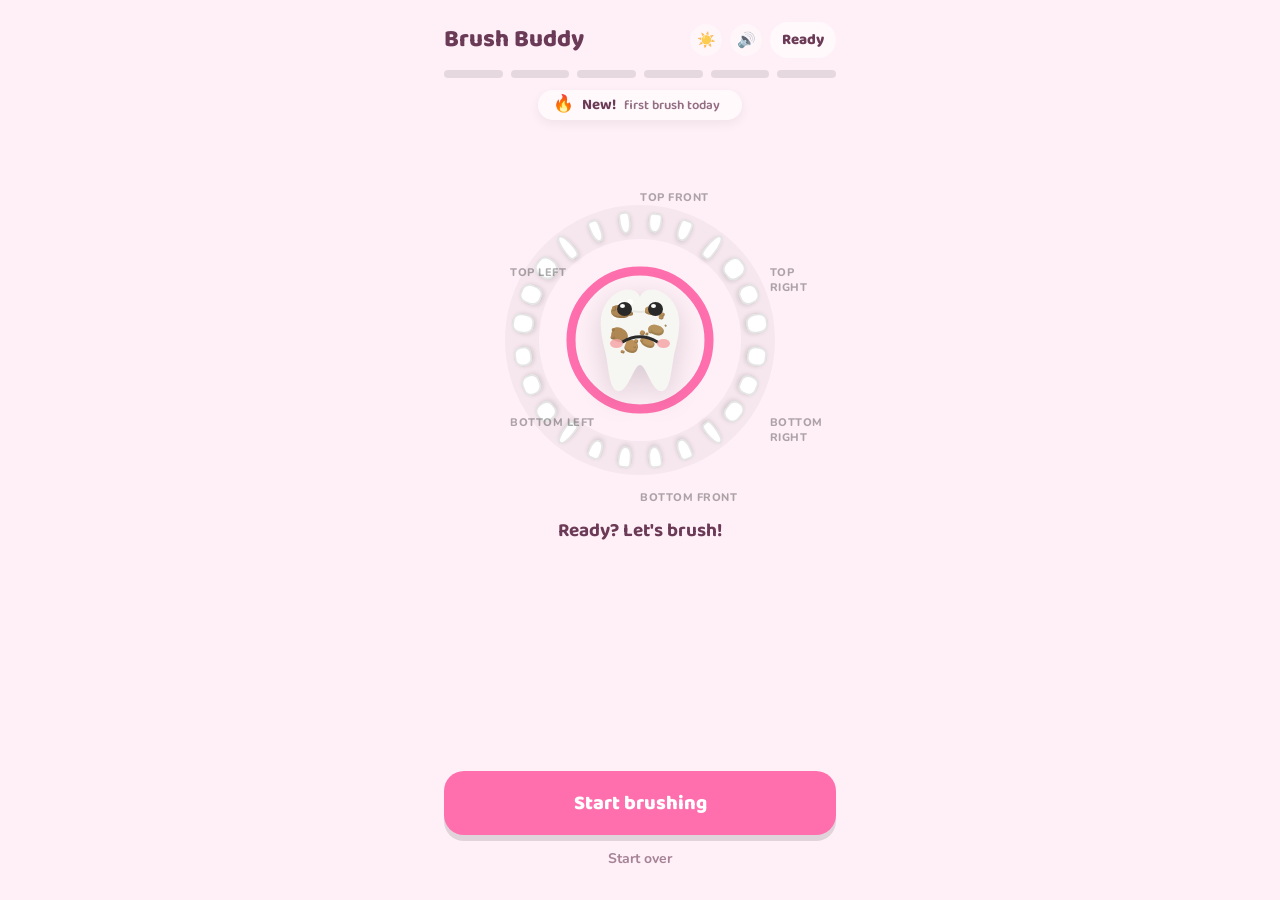
==== index.html @ a241905d "Redesign mascot to match the classic cute cartoon tooth Reshape the central tooth to the reference l" ====
<!DOCTYPE html>
<html lang="en">
<head>
  <meta charset="UTF-8" />
  <meta name="viewport" content="width=device-width, initial-scale=1.0, viewport-fit=cover, user-scalable=no" />
  <meta name="theme-color" content="#FF6FAE" />
  <title>Brush Buddy</title>
  <meta name="description" content="A friendly mascot that guides kids through brushing each quadrant of their teeth for two minutes." />

  <!-- PWA -->
  <link rel="manifest" href="manifest.webmanifest" />
  <link rel="icon" href="icons/favicon.png" />
  <link rel="apple-touch-icon" href="icons/apple-touch-icon.png" />
  <meta name="apple-mobile-web-app-capable" content="yes" />
  <meta name="apple-mobile-web-app-status-bar-style" content="black-translucent" />
  <meta name="apple-mobile-web-app-title" content="Brush Buddy" />

  <!-- Fonts: Baloo 2 (display) + Nunito (body) -->
  <link rel="preconnect" href="https://fonts.googleapis.com" />
  <link rel="preconnect" href="https://fonts.gstatic.com" crossorigin />
  <link href="https://fonts.googleapis.com/css2?family=Baloo+2:wght@500;600;700;800&family=Nunito:wght@600;700;800&display=swap" rel="stylesheet" />

  <link rel="stylesheet" href="styles.css" />
</head>
<body>
  <main class="app" id="app" data-theme="candy">
    <!-- Header -->
    <header class="hdr">
      <div class="hdr-row">
        <h1 class="title">Brush Buddy</h1>
        <div class="hdr-right">
          <button id="calmBtn" class="sound-btn" aria-label="Toggle calm mode" aria-pressed="false" title="Calm mode">☀️</button>
          <button id="soundBtn" class="sound-btn" aria-label="Toggle sound" title="Toggle sound">🔊</button>
          <span id="status" class="status">Ready</span>
        </div>
      </div>
      <div class="dots" id="dots" aria-hidden="true"></div>
      <!-- streaks.js renders its pill here -->
      <div id="streak-mount" class="streak-mount"></div>
    </header>

    <!-- Stage -->
    <section class="stage">
      <p id="surfaceCue" class="surface-cue" aria-live="polite"></p>
      <div class="ring-box" id="ringBox">
        <!-- glowing arc behind the active quadrant -->
        <svg class="arc-svg" viewBox="0 0 320 320" aria-hidden="true">
          <circle class="arc-track" cx="160" cy="160" r="118" fill="none" stroke-width="34" />
          <circle id="arc" class="arc-hl" cx="160" cy="160" r="118" fill="none" stroke-width="34" stroke-linecap="round" />
        </svg>

        <!-- ring of teeth (built by JS) -->
        <div class="teeth" id="teeth" aria-hidden="true"></div>

        <!-- section labels (built by JS, positioned around the ring) -->
        <div class="labels" id="labels" aria-hidden="true"></div>

        <!-- mascot in the center -->
        <div class="buddy">
          <div class="buddy-halo"></div>
          <svg class="cd-svg" viewBox="0 0 100 100" aria-hidden="true">
            <circle class="cd-track" cx="50" cy="50" r="46" fill="none" stroke-width="6" />
            <circle id="cdRing" class="cd-ring" cx="50" cy="50" r="46" fill="none" stroke-width="6" stroke-linecap="round" />
          </svg>
          <div class="buddy-body" id="buddyBody" role="img" aria-label="Brushing buddy">
            <svg class="tooth-svg" viewBox="0 0 100 116" aria-hidden="true">
              <!-- cute cartoon tooth: two rounded top lobes + splayed legs with a deep V -->
              <path class="tooth-shape" d="M50 15 C47 7 37 6 31 9 C18 14 9 28 11 46 C12 58 14 64 16 73 C19 90 20 111 30 109 C39 107 44 83 50 83 C56 83 61 107 70 109 C80 111 81 90 84 73 C86 64 88 58 89 46 C91 28 82 14 69 9 C63 6 53 7 50 15 Z"/>
              <path class="tooth-groove" d="M32 27 Q50 33 68 27" fill="none" />
              <path class="tooth-shine" d="M31 19 C24 23 20 32 24 39 C32 33 36 26 36 22 C35 19 33 18 31 19 Z" />
              <circle class="tooth-shine" cx="40" cy="20" r="3" />
            </svg>
            <div class="dirt" id="dirt" aria-hidden="true"></div>
            <div class="face">
              <span class="cheek cheek-l" aria-hidden="true"></span>
              <span class="cheek cheek-r" aria-hidden="true"></span>
              <div class="eyes">
                <i class="eye"></i>
                <i class="eye"></i>
              </div>
              <svg class="mouth-svg" viewBox="0 0 100 50">
                <path id="mouth" d="M20 32 Q50 14 80 32" fill="transparent" stroke="#2A2A2A" stroke-width="5" stroke-linecap="round" stroke-linejoin="round" />
              </svg>
            </div>
            <span class="sparkle sparkle-1" aria-hidden="true">✨</span>
            <span class="sparkle sparkle-2" aria-hidden="true">✨</span>
          </div>
        </div>
      </div>

      <p class="says" id="says">Ready? Let's brush!</p>
    </section>

    <!-- Controls -->
    <div class="controls">
      <button id="primary" class="btn-primary">Start brushing</button>
      <button id="reset" class="btn-text">Start over</button>
    </div>

    <!-- tooth-fairy finale -->
    <div id="fairyLayer" class="fairy-layer" aria-hidden="true"></div>
  </main>

  <script src="streak-logic.js"></script>
  <script src="app.js"></script>
  <script src="streaks.js"></script>
</body>
</html>
---- styles.css ----
/* Brush Buddy — candy-themed kids brushing guide.
   Design tokens & layout from the hi-fi handoff (390×844 phone-portrait). */

:root {
  /* candy theme (default) */
  --accent:  #FF6FAE;
  --accent2: #B79CED;
  --happy:   #5FD0B6;
  --bg:      #FFF0F7;
  --text:    #6B3A56;
  --mouth-excited: #C2447A;
  --eye: #2A2A2A;
}
[data-theme="bright"] { --accent:#2D7DD2; --accent2:#F4C430; --happy:#3FB57E; --bg:#EAF4FF; --text:#1B3A57; --mouth-excited:#1B3A57; }
[data-theme="ocean"]  { --accent:#13A6A6; --accent2:#54C7E8; --happy:#7FCF6E; --bg:#E5FAF8; --text:#0E4D4D; --mouth-excited:#0E4D4D; }

* { box-sizing: border-box; }
html, body { margin: 0; height: 100%; }
body {
  background: var(--bg);
  font-family: 'Nunito', system-ui, -apple-system, sans-serif;
  color: var(--text);
  -webkit-tap-highlight-color: transparent;
}

.app {
  position: relative;
  width: 100%;
  max-width: 440px;
  min-height: 100dvh;
  margin: 0 auto;
  background: var(--bg);
  display: flex;
  flex-direction: column;
  overflow: hidden;
}

/* ---- Header --------------------------------------------------------------- */
.hdr {
  padding: max(22px, env(safe-area-inset-top)) 24px 8px;
  display: flex;
  flex-direction: column;
  gap: 12px;
}
.hdr-row { display: flex; align-items: center; justify-content: space-between; }
.hdr-right { display: flex; align-items: center; gap: 8px; }
.title {
  margin: 0;
  font-family: 'Baloo 2', cursive;
  font-weight: 800;
  font-size: 24px;
  line-height: 1;
}
.status {
  font-family: 'Baloo 2', cursive;
  font-weight: 800;
  font-size: 15px;
  background: rgba(255,255,255,0.6);
  padding: 6px 12px;
  border-radius: 999px;
}
.dots { display: flex; gap: 8px; }
.dot {
  flex: 1; height: 8px; border-radius: 999px;
  background: rgba(0,0,0,0.10);
  transition: background-color .3s ease;
}
.dot.done   { background: var(--happy); }
.dot.active { background: var(--accent2); }
.streak-mount { display: flex; justify-content: center; }

/* ---- Stage ---------------------------------------------------------------- */
.stage {
  flex: 1;
  display: flex;
  flex-direction: column;
  align-items: center;
  justify-content: flex-start;
  gap: 16px;
  padding: 18px 18px 0;
}
.ring-box { position: relative; width: 320px; height: 320px; }

/* active-quadrant arc */
.arc-svg { position: absolute; inset: 0; width: 100%; height: 100%; }
.arc-track { stroke: rgba(0,0,0,0.04); }
.arc-hl {
  stroke: var(--accent2);
  transform-origin: 160px 160px;
  opacity: 0;
  transition: opacity .2s ease;
}
.arc-hl.show { animation: tbb-arc 0.9s ease-in-out infinite; }

/* teeth ring */
.teeth { position: absolute; inset: 0; }
.tooth-anchor { position: absolute; left: 50%; top: 50%; width: 0; height: 0; }
.tooth {
  width: 16px; height: 25px;
  margin: -12.5px 0 0 -8px;
  background: #fff;
  border: 2.5px solid rgba(0,0,0,0.10);
  /* organic little-tooth silhouette (rounded crown, slightly tapered root) */
  border-radius: 46% 46% 38% 38% / 56% 56% 44% 44%;
  box-shadow: 0 2px 5px rgba(0,0,0,0.12);
  transition: border-color .3s ease;
}
.tooth { position: relative; }
.tooth.done   { border-color: var(--happy); }
.tooth.active { border-color: var(--accent); animation: tbb-toothpulse 0.7s ease-in-out infinite; }

/* scrub-away germs sitting on the active teeth */
.germ {
  position: absolute;
  width: 12px; height: 12px;
  background: #86CB6A;
  border-radius: 52% 48% 50% 50% / 55% 55% 45% 45%;
  box-shadow: 0 1px 2px rgba(0,0,0,0.18);
  z-index: 2; pointer-events: none;
  animation: germ-wobble 1.2s ease-in-out infinite;
}
.germ::before, .germ::after {
  content: ""; position: absolute; top: 4px;
  width: 2.4px; height: 2.4px;
  background: #21303a; border-radius: 50%;
}
.germ::before { left: 3px; }
.germ::after  { right: 3px; }
.germ.pop { animation: germ-pop .3s ease forwards; }

/* quadrant labels */
.qlabel {
  position: absolute;
  font-weight: 800; font-size: 11px;
  letter-spacing: 0.5px; text-transform: uppercase;
  color: rgba(0,0,0,0.32);
  transition: color .3s ease;
}
.qlabel.done   { color: var(--happy); }
.qlabel.active { color: var(--accent); }

/* mascot */
.buddy {
  position: absolute; top: 50%; left: 50%;
  width: 150px; height: 150px;
  transform: translate(-50%, -50%);
  display: flex; align-items: center; justify-content: center;
  z-index: 3;
}
.buddy-halo { position: absolute; inset: -6px; background: var(--bg); border-radius: 50%; }
.cd-svg { position: absolute; inset: 0; width: 100%; height: 100%; transform: rotate(-90deg); }
.cd-track { stroke: rgba(0,0,0,0.06); }
.cd-ring  { stroke: var(--accent); transition: stroke-dashoffset 0.9s linear; }

.buddy-body {
  position: relative;
  width: 104px; height: 116px;
  animation: tbb-float 3s ease-in-out infinite;
}
/* cartoon molar mascot (rounded crown + two little roots) */
.tooth-svg {
  position: absolute; inset: 0;
  width: 100%; height: 100%;
  filter: drop-shadow(0 8px 14px rgba(0,0,0,0.14));
  z-index: 0;
}
.tooth-shape { fill: #F6F6F3; }
.tooth-groove { stroke: #E2E2DC; stroke-width: 2.2; stroke-linecap: round; opacity: .7; }
.tooth-shine { fill: #ffffff; opacity: .92; }

/* sandy dirt smudges that fade away as the tooth gets clean */
.dirt { position: absolute; inset: 0; z-index: 1; pointer-events: none; }
.dirt-spot {
  position: absolute;
  opacity: .9;
  transform: rotate(var(--rot, 0deg));
  transition: opacity .7s ease, transform .7s ease;
}
/* scattered sand grains (child spans, randomly placed in JS) */
.dirt-grain {
  position: absolute;
  background: inherit;
  box-shadow: inset -1px -1px 1px rgba(0,0,0,0.18);
}
.dirt-spot.clean { opacity: 0; transform: scale(0.2) rotate(var(--rot, 0deg)); }
.buddy-body.cheer { animation: tbb-cheer .6s ease; }

.face {
  position: absolute; inset: 0;
  display: flex; flex-direction: column;
  align-items: center; justify-content: center; gap: 7px;
  padding-bottom: 26px; /* sit the face on the crown, above the roots */
  z-index: 2;
}
.eyes { display: flex; gap: 16px; }
.eye {
  position: relative;
  display: block;
  width: 15px; height: 20px;
  background: var(--eye);
  border-radius: 50%;
  animation: tbb-blink 4.5s infinite;
}
.eye::before { /* glossy catch-light */
  content: "";
  position: absolute; top: 16%; left: 18%;
  width: 36%; height: 30%;
  background: #fff; border-radius: 50%;
}
.face.sad .eye { height: 14px; }

/* rosy cheeks */
.cheek {
  position: absolute; top: 49%;
  width: 13px; height: 9px;
  background: #F6A6A6; border-radius: 50%;
  opacity: .85;
}
.cheek-l { left: 21%; }
.cheek-r { right: 21%; }
.mouth-svg { width: 58px; height: 30px; }
#mouth { transition: all 0.4s ease; }

.sparkle { position: absolute; opacity: 0; pointer-events: none; }
.sparkle-1 { top: -6px; right: -10px; font-size: 22px; }
.sparkle-2 { bottom: 6px; left: -12px; font-size: 16px; }
.buddy-body.excited .sparkle-1 { opacity: 1; animation: tbb-sparkle 1.0s infinite; }
.buddy-body.excited .sparkle-2 { opacity: 1; animation: tbb-sparkle 1.3s infinite; }

/* in-quadrant surface cue (Outsides / Insides / Chewing tops) */
.surface-cue {
  margin: 0;
  min-height: 1.2em;
  font-family: 'Baloo 2', cursive;
  font-weight: 700; font-size: 15px;
  text-align: center;
  color: var(--accent);
  opacity: 0;
  transition: opacity .3s ease;
}
.surface-cue:not(:empty) { opacity: 1; }

/* speech line */
.says {
  margin: 0;
  font-family: 'Baloo 2', cursive;
  font-weight: 700; font-size: 19px;
  text-align: center;
  min-height: 1.4em;
}

/* ---- Controls ------------------------------------------------------------- */
.controls {
  padding: 16px 24px max(28px, env(safe-area-inset-bottom));
  display: flex; flex-direction: column; gap: 10px;
}
.btn-primary {
  border: none; cursor: pointer;
  font-family: 'Baloo 2', cursive;
  font-weight: 800; font-size: 20px;
  color: #fff; background: var(--accent);
  padding: 16px; border-radius: 20px;
  box-shadow: 0 6px 0 rgba(0,0,0,0.12);
  width: 100%;
  transition: transform .08s ease, box-shadow .08s ease;
}
.btn-primary:active { transform: translateY(4px); box-shadow: 0 2px 0 rgba(0,0,0,0.12); }
.btn-text {
  border: none; cursor: pointer; background: transparent;
  font-family: 'Nunito', sans-serif; font-weight: 700; font-size: 14px;
  color: var(--text); opacity: 0.6; padding: 4px;
}

/* sound toggle (inline, left of the status pill) */
.sound-btn {
  width: 32px; height: 32px;
  border: none; border-radius: 50%;
  background: rgba(255,255,255,0.5);
  font-size: 15px; line-height: 32px; text-align: center;
  cursor: pointer; padding: 0; opacity: .75;
}

/* ---- Tooth-fairy finale --------------------------------------------------- */
.fairy-layer { position: absolute; inset: 0; pointer-events: none; overflow: hidden; z-index: 6; }
.fairy-layer svg { width: 100%; height: 100%; display: block; }

/* VIDEO renderer — opaque Veo clip plays full-screen as the finale; the header
   and controls sit above it so the streak + "Brush again" stay usable. */
.fairy-video {
  position: absolute; inset: 0;
  width: 100%; height: 100%;
  object-fit: cover;
  background: #F7A1A1;
  opacity: 0;
  transition: opacity .7s ease;
}
.fairy-video.show { opacity: 1; }
.hdr, .controls { position: relative; z-index: 7; }


/* ---- Keyframes ------------------------------------------------------------ */
@keyframes tbb-blink { 0%, 92%, 100% { transform: scaleY(1); } 96% { transform: scaleY(0.1); } }
@keyframes tbb-float { 0%, 100% { transform: translateY(0); } 50% { transform: translateY(-10px); } }
@keyframes tbb-toothpulse { 0%, 100% { transform: translateY(0) scale(1); } 50% { transform: translateY(-3px) scale(1.12); } }
@keyframes tbb-sparkle { 0%, 100% { opacity: 0.2; transform: scale(0.7); } 50% { opacity: 1; transform: scale(1.2); } }
@keyframes tbb-arc { 0%, 100% { opacity: 0.6; } 50% { opacity: 0.18; } }
@keyframes tbb-cheer {
  0%   { transform: translateY(0) scale(1) rotate(0); }
  20%  { transform: translateY(-6px) scale(1.12) rotate(-7deg); }
  45%  { transform: translateY(0) scale(1.08) rotate(6deg); }
  70%  { transform: translateY(-3px) scale(1.05) rotate(-3deg); }
  100% { transform: translateY(0) scale(1) rotate(0); }
}
@keyframes germ-wobble { 0%, 100% { transform: translateY(0) rotate(-7deg); } 50% { transform: translateY(-1px) rotate(7deg); } }
@keyframes germ-pop { to { transform: scale(0); opacity: 0; } }
@keyframes tbb-confetti {
  0% { transform: translateY(-20px) rotate(0deg); opacity: 1; }
  85% { opacity: 1; }
  100% { transform: translateY(900px) rotate(720deg); opacity: 0; }
}

/* ---- Calm / bedtime mode: dim, steady, gentle ----------------------------- */
[data-theme][data-calm="true"] { filter: saturate(0.88) brightness(0.97); }
[data-calm="true"] .arc-hl.show { animation: none; opacity: .42; }
[data-calm="true"] .tooth.active { animation: none; border-width: 3.5px; }
[data-calm="true"] .germ { animation: none; }
[data-calm="true"] .buddy-body { animation-duration: 5s; }
[data-calm="true"] .buddy-body.cheer { animation: none; }

/* ---- Reduced motion: swap blinking/pulsing for a static high-contrast cue - */
@media (prefers-reduced-motion: reduce) {
  .buddy-body, .eye, .tooth.active, .arc-hl.show, .germ, .buddy-body.cheer,
  .buddy-body.excited .sparkle-1, .buddy-body.excited .sparkle-2,
  .confetti i { animation: none !important; }
  .arc-hl.show { opacity: .5; }
  .tooth.active { border-width: 3.5px; transform: scale(1.1); }
  .sparkle { opacity: 1 !important; }
}
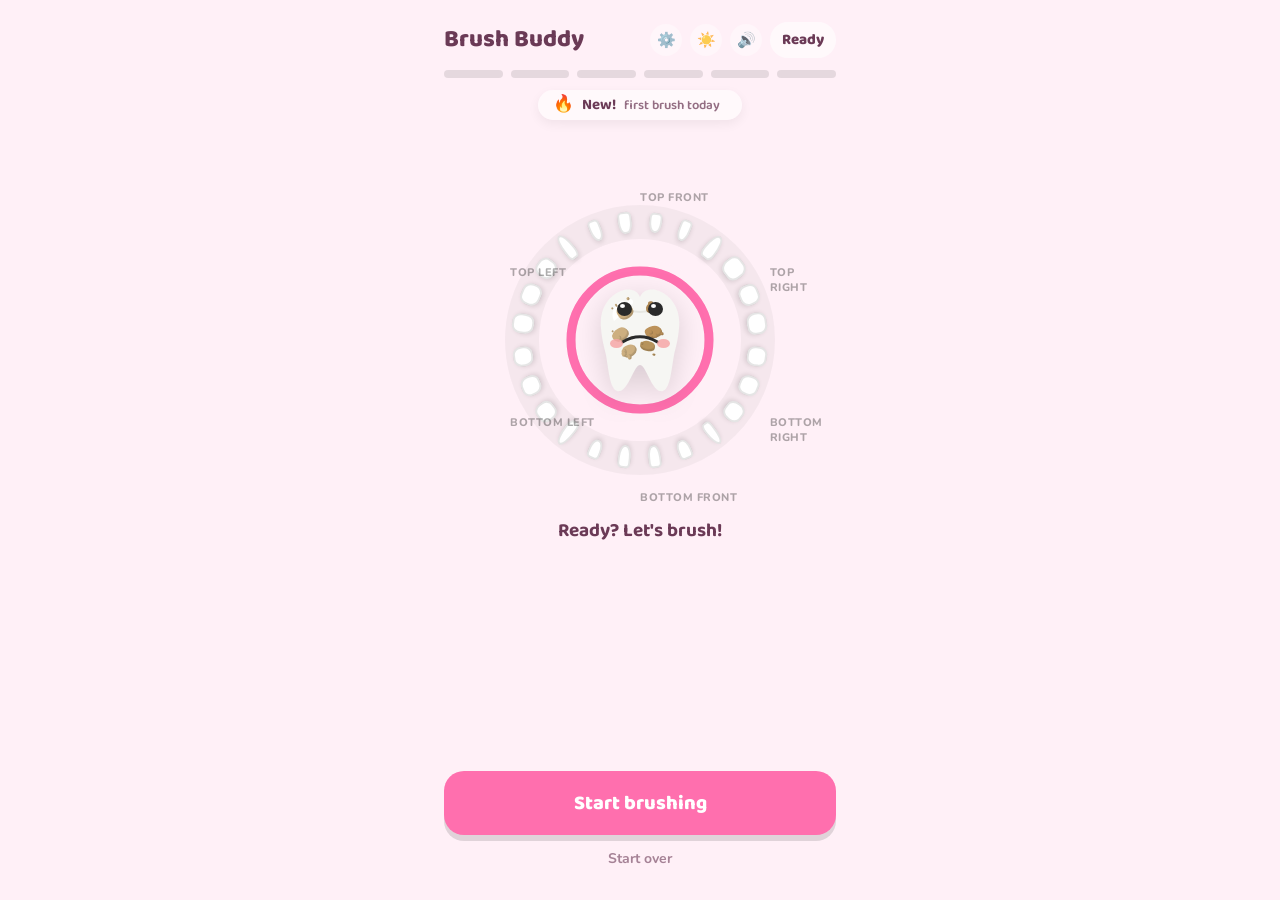
==== commit 7c8599b9: "Add colour schemes + selectable hero, with transparent hero finale Settings panel (⚙️, saved on-devi" ====
--- a/index.html
+++ b/index.html
@@ -23,12 +23,13 @@
   <link rel="stylesheet" href="styles.css" />
 </head>
 <body>
-  <main class="app" id="app" data-theme="candy">
+  <main class="app" id="app">
     <!-- Header -->
     <header class="hdr">
       <div class="hdr-row">
         <h1 class="title">Brush Buddy</h1>
         <div class="hdr-right">
+          <button id="settingsBtn" class="sound-btn" aria-label="Settings" title="Settings">⚙️</button>
           <button id="calmBtn" class="sound-btn" aria-label="Toggle calm mode" aria-pressed="false" title="Calm mode">☀️</button>
           <button id="soundBtn" class="sound-btn" aria-label="Toggle sound" title="Toggle sound">🔊</button>
           <span id="status" class="status">Ready</span>
@@ -97,8 +98,22 @@
       <button id="reset" class="btn-text">Start over</button>
     </div>
 
-    <!-- tooth-fairy finale -->
+    <!-- hero finale overlay -->
     <div id="fairyLayer" class="fairy-layer" aria-hidden="true"></div>
+
+    <!-- settings: colour scheme + hero picker -->
+    <div id="settings" class="settings" hidden>
+      <div class="settings-card" role="dialog" aria-label="Settings">
+        <div class="settings-head">
+          <h2>Settings</h2>
+          <button id="settingsClose" class="settings-x" aria-label="Close">✕</button>
+        </div>
+        <h3>Colour</h3>
+        <div id="themeGrid" class="theme-grid"></div>
+        <h3>Buddy</h3>
+        <div id="heroGrid" class="hero-grid"></div>
+      </div>
+    </div>
   </main>
 
   <script src="streak-logic.js"></script>
--- a/styles.css
+++ b/styles.css
@@ -11,8 +11,8 @@
   --mouth-excited: #C2447A;
   --eye: #2A2A2A;
 }
-[data-theme="bright"] { --accent:#2D7DD2; --accent2:#F4C430; --happy:#3FB57E; --bg:#EAF4FF; --text:#1B3A57; --mouth-excited:#1B3A57; }
-[data-theme="ocean"]  { --accent:#13A6A6; --accent2:#54C7E8; --happy:#7FCF6E; --bg:#E5FAF8; --text:#0E4D4D; --mouth-excited:#0E4D4D; }
+/* Color schemes are applied at runtime by setting these vars on <html> (see
+   THEMES + applyTheme in app.js), so :root above is just the default fallback. */
 
 * { box-sizing: border-box; }
 html, body { margin: 0; height: 100%; }
@@ -284,18 +284,71 @@
 .fairy-layer { position: absolute; inset: 0; pointer-events: none; overflow: hidden; z-index: 6; }
 .fairy-layer svg { width: 100%; height: 100%; display: block; }
 
-/* VIDEO renderer — opaque Veo clip plays full-screen as the finale; the header
-   and controls sit above it so the streak + "Brush again" stay usable. */
-.fairy-video {
+/* HERO renderer — transparent (alpha) hero clip floats over the done scene, so
+   it works with any color scheme. Header/controls sit above it. */
+.hero-video {
   position: absolute; inset: 0;
   width: 100%; height: 100%;
-  object-fit: cover;
-  background: #F7A1A1;
+  object-fit: contain;
   opacity: 0;
-  transition: opacity .7s ease;
-}
-.fairy-video.show { opacity: 1; }
+  transition: opacity .6s ease;
+}
+.hero-video.show { opacity: 1; }
 .hdr, .controls { position: relative; z-index: 7; }
+
+/* ---- Settings panel ------------------------------------------------------- */
+.settings {
+  position: fixed; inset: 0; z-index: 30;
+  display: flex; align-items: flex-end; justify-content: center;
+  background: rgba(20,10,20,0.34);
+}
+.settings[hidden] { display: none; }
+.settings-card {
+  width: 100%; max-width: 440px;
+  max-height: 86vh; overflow-y: auto;
+  background: #fff;
+  border-radius: 24px 24px 0 0;
+  padding: 18px 20px calc(20px + env(safe-area-inset-bottom));
+  box-shadow: 0 -8px 30px rgba(0,0,0,0.18);
+  animation: sheet-up .25s ease;
+}
+@keyframes sheet-up { from { transform: translateY(20px); opacity: .6; } to { transform: none; opacity: 1; } }
+.settings-head { display: flex; align-items: center; justify-content: space-between; margin-bottom: 4px; }
+.settings-head h2 { margin: 0; font-family: 'Baloo 2', cursive; font-size: 20px; color: var(--text); }
+.settings-x {
+  border: none; background: rgba(0,0,0,0.06); cursor: pointer;
+  width: 32px; height: 32px; border-radius: 50%; font-size: 15px; color: var(--text);
+}
+.settings h3 {
+  margin: 16px 0 8px; font-family: 'Baloo 2', cursive; font-size: 14px;
+  text-transform: uppercase; letter-spacing: .5px; opacity: .65; color: var(--text);
+}
+.theme-grid { display: grid; grid-template-columns: repeat(5, 1fr); gap: 10px; }
+.swatch {
+  position: relative; cursor: pointer; border: none; padding: 0;
+  aspect-ratio: 1; border-radius: 14px;
+  box-shadow: inset 0 0 0 2px rgba(0,0,0,0.06);
+  overflow: hidden;
+}
+.swatch i { position: absolute; inset: 0; display: block; } /* bg fill */
+.swatch b { /* accent blob */
+  position: absolute; right: 14%; bottom: 14%; width: 46%; height: 46%;
+  border-radius: 50%;
+}
+.swatch.sel { box-shadow: 0 0 0 3px var(--accent), 0 2px 8px rgba(0,0,0,0.15); }
+.swatch.sel::after {
+  content: "✓"; position: absolute; top: 4px; left: 6px;
+  font-size: 12px; font-weight: 900; color: rgba(0,0,0,0.5);
+}
+.hero-grid { display: grid; grid-template-columns: repeat(5, 1fr); gap: 8px; }
+.hero-pick {
+  cursor: pointer; border: none; background: rgba(0,0,0,0.04);
+  border-radius: 14px; padding: 6px 4px 4px;
+  display: flex; flex-direction: column; align-items: center; gap: 2px;
+}
+.hero-pick img { width: 100%; height: 64px; object-fit: contain; }
+.hero-pick span { font: 700 9.5px/1.1 'Nunito', sans-serif; color: var(--text); text-align: center; }
+.hero-pick.sel { background: color-mix(in srgb, var(--accent) 22%, #fff); box-shadow: 0 0 0 2px var(--accent); }
 
 
 /* ---- Keyframes ------------------------------------------------------------ */
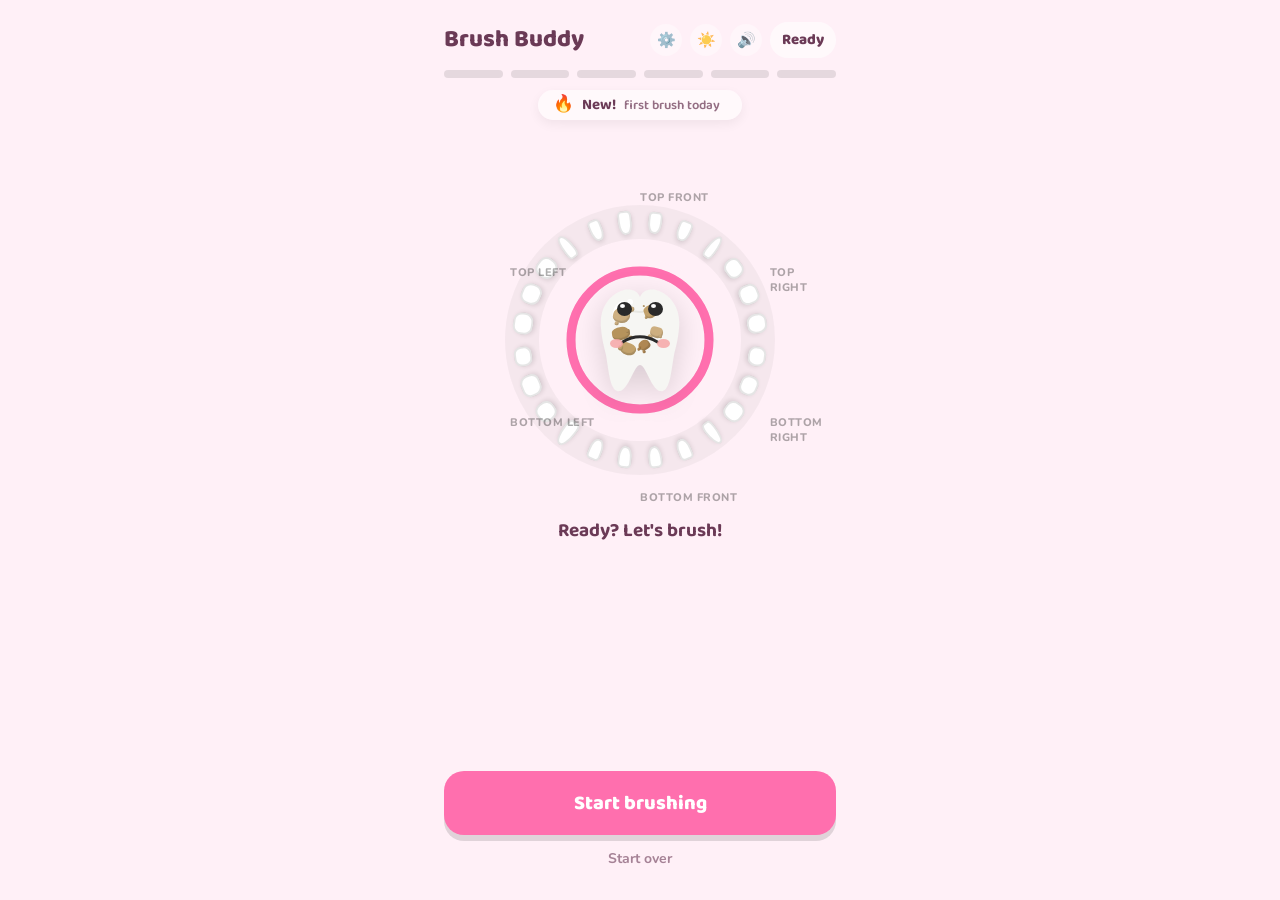
==== commit a2031ca4: "Add Dutch translation + a Language picker in Settings Introduce an i18n layer (en/nl) covering every" ====
--- a/index.html
+++ b/index.html
@@ -105,12 +105,14 @@
     <div id="settings" class="settings" hidden>
       <div class="settings-card" role="dialog" aria-label="Settings">
         <div class="settings-head">
-          <h2>Settings</h2>
+          <h2 id="settingsTitle">Settings</h2>
           <button id="settingsClose" class="settings-x" aria-label="Close">✕</button>
         </div>
-        <h3>Colour</h3>
+        <h3 id="langHead">Language</h3>
+        <div id="langGrid" class="lang-grid"></div>
+        <h3 id="colourHead">Colour</h3>
         <div id="themeGrid" class="theme-grid"></div>
-        <h3>Buddy</h3>
+        <h3 id="buddyHead">Buddy</h3>
         <div id="heroGrid" class="hero-grid"></div>
       </div>
     </div>
--- a/styles.css
+++ b/styles.css
@@ -340,6 +340,14 @@
   content: "✓"; position: absolute; top: 4px; left: 6px;
   font-size: 12px; font-weight: 900; color: rgba(0,0,0,0.5);
 }
+.lang-grid { display: grid; grid-template-columns: repeat(2, 1fr); gap: 8px; }
+.lang-pick {
+  cursor: pointer; border: none; background: rgba(0,0,0,0.04);
+  border-radius: 14px; padding: 11px 8px;
+  font: 700 14px/1.1 'Baloo 2', cursive; color: var(--text);
+}
+.lang-pick.sel { background: color-mix(in srgb, var(--accent) 22%, #fff); box-shadow: 0 0 0 2px var(--accent); }
+
 .hero-grid { display: grid; grid-template-columns: repeat(5, 1fr); gap: 8px; }
 .hero-pick {
   cursor: pointer; border: none; background: rgba(0,0,0,0.04);
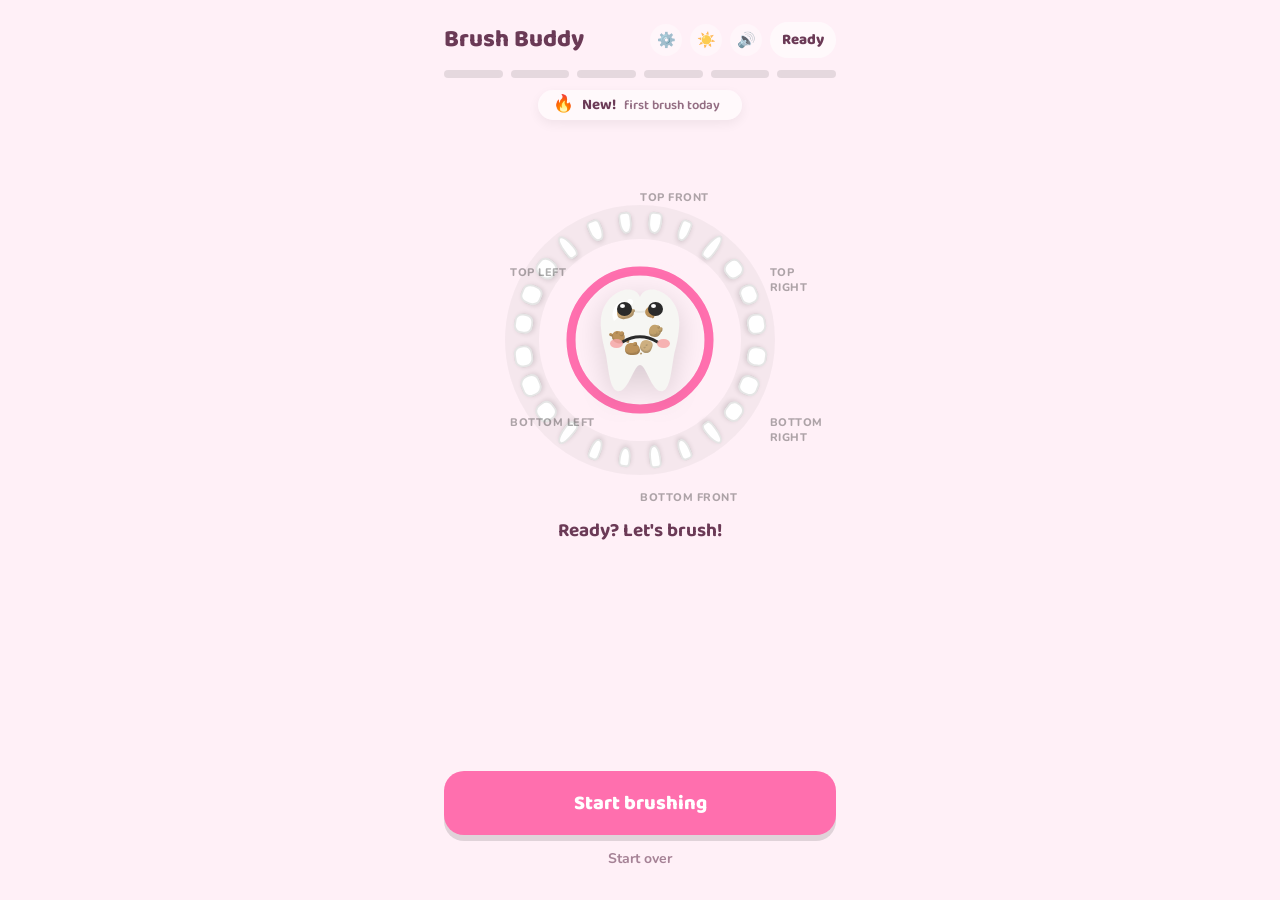
==== commit ccfc8cf1: "Make the home-screen icon the chosen buddy mascot Replaces the tooth icon with per-buddy app icons c" ====
--- a/index.html
+++ b/index.html
@@ -7,10 +7,10 @@
   <title>Brush Buddy</title>
   <meta name="description" content="A friendly mascot that guides kids through brushing each quadrant of their teeth for two minutes." />
 
-  <!-- PWA -->
+  <!-- PWA — defaults to the fairy buddy; app.js swaps these to the chosen buddy -->
   <link rel="manifest" href="manifest.webmanifest" />
-  <link rel="icon" href="icons/favicon.png" />
-  <link rel="apple-touch-icon" href="icons/apple-touch-icon.png" />
+  <link rel="icon" href="icons/hero-fairy-64.png" />
+  <link rel="apple-touch-icon" href="icons/hero-fairy-apple-180.png" />
   <meta name="apple-mobile-web-app-capable" content="yes" />
   <meta name="apple-mobile-web-app-status-bar-style" content="black-translucent" />
   <meta name="apple-mobile-web-app-title" content="Brush Buddy" />
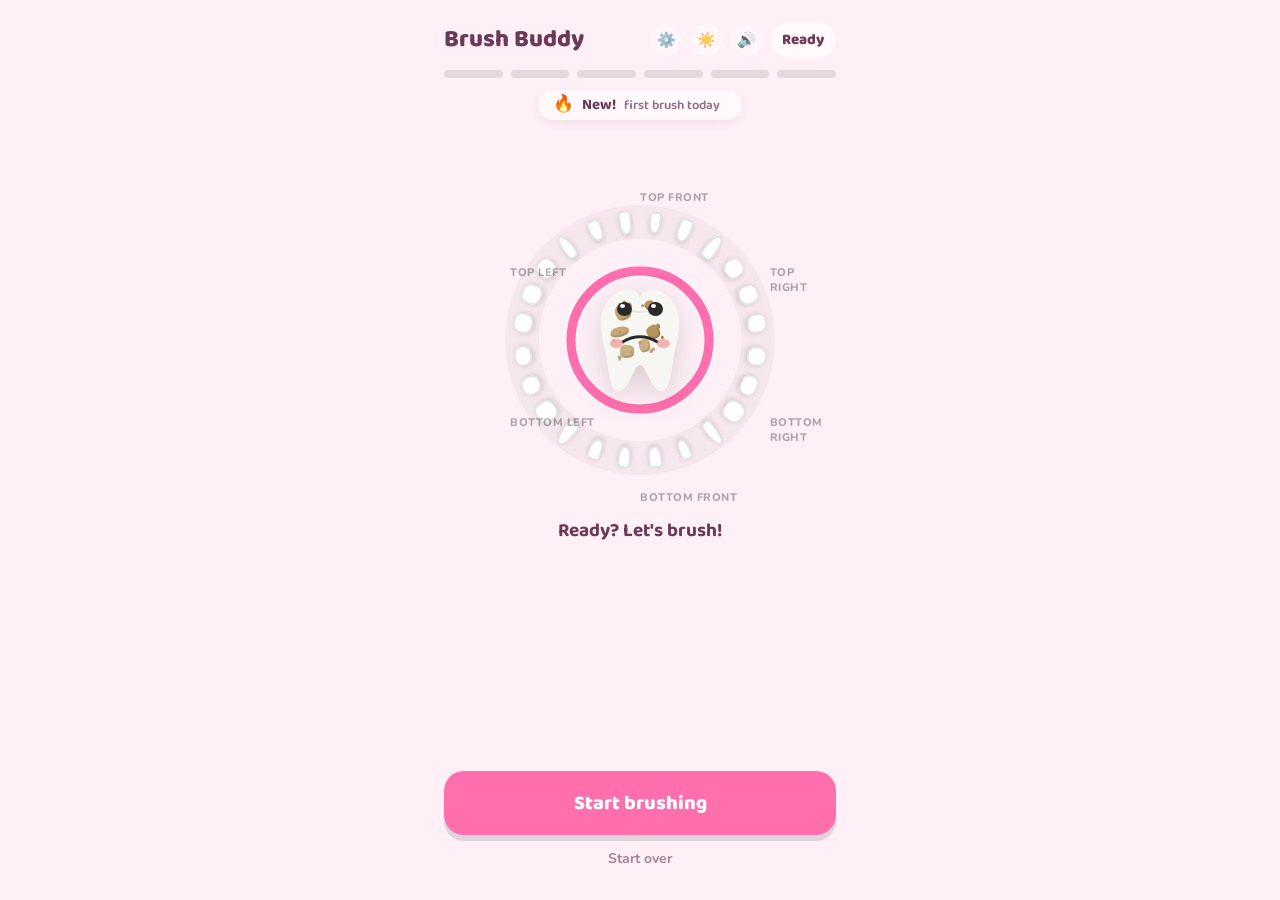
==== commit e815a606: "Add French and Spanish translations Rounds the language picker out to NL/EN/FR/ES. The ring labels a" ====
--- a/index.html
+++ b/index.html
@@ -103,7 +103,7 @@
 
     <!-- settings: colour scheme + hero picker -->
     <div id="settings" class="settings" hidden>
-      <div class="settings-card" role="dialog" aria-label="Settings">
+      <div id="settingsCard" class="settings-card" role="dialog" aria-label="Settings">
         <div class="settings-head">
           <h2 id="settingsTitle">Settings</h2>
           <button id="settingsClose" class="settings-x" aria-label="Close">✕</button>
--- a/styles.css
+++ b/styles.css
@@ -354,7 +354,7 @@
   border-radius: 14px; padding: 6px 4px 4px;
   display: flex; flex-direction: column; align-items: center; gap: 2px;
 }
-.hero-pick img { width: 100%; height: 64px; object-fit: contain; }
+.hero-pick img { width: 100%; aspect-ratio: 1; height: auto; object-fit: cover; border-radius: 10px; display: block; }
 .hero-pick span { font: 700 9.5px/1.1 'Nunito', sans-serif; color: var(--text); text-align: center; }
 .hero-pick.sel { background: color-mix(in srgb, var(--accent) 22%, #fff); box-shadow: 0 0 0 2px var(--accent); }
 
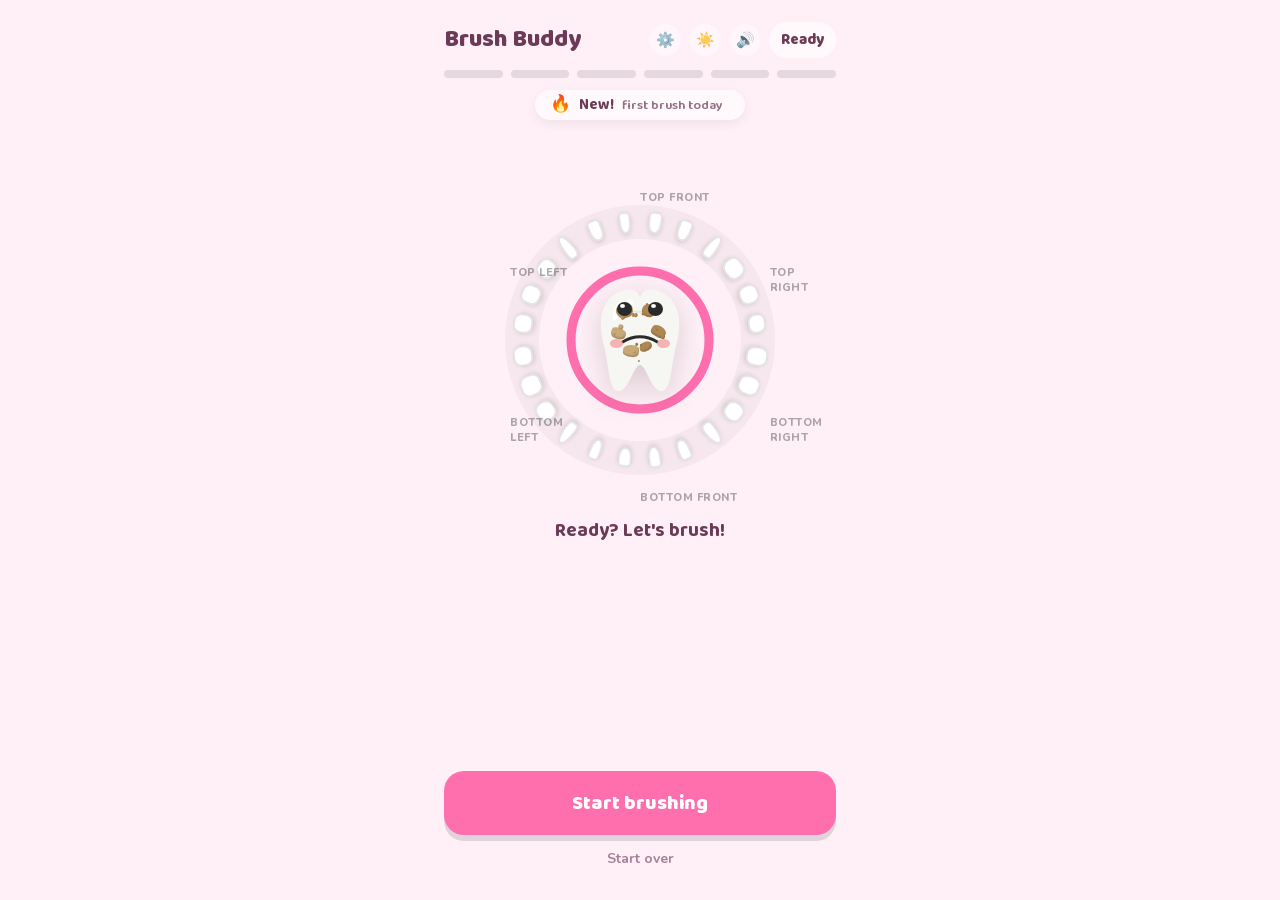
==== commit 74ad07a1: "Serve the fonts from the app, not from Google index.html pulled Baloo 2 and Nunito from fonts.google" ====
--- a/index.html
+++ b/index.html
@@ -15,10 +15,10 @@
   <meta name="apple-mobile-web-app-status-bar-style" content="black-translucent" />
   <meta name="apple-mobile-web-app-title" content="Brush Buddy" />
 
-  <!-- Fonts: Baloo 2 (display) + Nunito (body) -->
-  <link rel="preconnect" href="https://fonts.googleapis.com" />
-  <link rel="preconnect" href="https://fonts.gstatic.com" crossorigin />
-  <link href="https://fonts.googleapis.com/css2?family=Baloo+2:wght@500;600;700;800&family=Nunito:wght@600;700;800&display=swap" rel="stylesheet" />
+  <!-- Fonts: Baloo 2 (display) + Nunito (body), bundled in fonts/ rather than
+       fetched from Google. Brush Buddy makes no network requests at all — the
+       native wrappers cannot, and the web build should not either. -->
+  <link rel="stylesheet" href="fonts.css" />
 
   <link rel="stylesheet" href="styles.css" />
 </head>
--- a/fonts.css
+++ b/fonts.css
@@ -0,0 +1,50 @@
+/* Baloo 2 (display) + Nunito (body), bundled locally.
+ *
+ * The web build pulls these from fonts.googleapis.com. The Android build cannot:
+ * it declares no INTERNET permission, so a network @import would simply fail and
+ * the app would fall back to a system font mid-layout. These are the variable
+ * woff2 files Google serves, covering the whole weight range in one file per
+ * subset — only latin and latin-ext are shipped, which together cover the four
+ * languages the app offers (en, nl, fr, es).
+ *
+ * Both families are licensed under the SIL Open Font License 1.1, which permits
+ * redistribution inside an application. See fonts/OFL.txt.
+ */
+
+/* latin */
+@font-face {
+  font-family: 'Baloo 2';
+  font-style: normal;
+  font-weight: 500 800;
+  font-display: block;
+  src: url(fonts/baloo2-latin.woff2) format('woff2');
+  unicode-range: U+0000-00FF, U+0131, U+0152-0153, U+02BB-02BC, U+02C6, U+02DA, U+02DC, U+0304, U+0308, U+0329, U+2000-206F, U+20AC, U+2122, U+2191, U+2193, U+2212, U+2215, U+FEFF, U+FFFD;
+}
+/* latin-ext */
+@font-face {
+  font-family: 'Baloo 2';
+  font-style: normal;
+  font-weight: 500 800;
+  font-display: block;
+  src: url(fonts/baloo2-latin-ext.woff2) format('woff2');
+  unicode-range: U+0100-02BA, U+02BD-02C5, U+02C7-02CC, U+02CE-02D7, U+02DD-02FF, U+0304, U+0308, U+0329, U+1D00-1DBF, U+1E00-1E9F, U+1EF2-1EFF, U+2020, U+20A0-20AB, U+20AD-20C0, U+2113, U+2C60-2C7F, U+A720-A7FF;
+}
+
+/* latin */
+@font-face {
+  font-family: 'Nunito';
+  font-style: normal;
+  font-weight: 600 800;
+  font-display: block;
+  src: url(fonts/nunito-latin.woff2) format('woff2');
+  unicode-range: U+0000-00FF, U+0131, U+0152-0153, U+02BB-02BC, U+02C6, U+02DA, U+02DC, U+0304, U+0308, U+0329, U+2000-206F, U+20AC, U+2122, U+2191, U+2193, U+2212, U+2215, U+FEFF, U+FFFD;
+}
+/* latin-ext */
+@font-face {
+  font-family: 'Nunito';
+  font-style: normal;
+  font-weight: 600 800;
+  font-display: block;
+  src: url(fonts/nunito-latin-ext.woff2) format('woff2');
+  unicode-range: U+0100-02BA, U+02BD-02C5, U+02C7-02CC, U+02CE-02D7, U+02DD-02FF, U+0304, U+0308, U+0329, U+1D00-1DBF, U+1E00-1E9F, U+1EF2-1EFF, U+2020, U+20A0-20AB, U+20AD-20C0, U+2113, U+2C60-2C7F, U+A720-A7FF;
+}
--- a/styles.css
+++ b/styles.css
@@ -136,6 +136,7 @@
   color: rgba(0,0,0,0.32);
   transition: color .3s ease;
 }
+.qlabel.side   { max-width: 72px; }
 .qlabel.done   { color: var(--happy); }
 .qlabel.active { color: var(--accent); }
 
@@ -358,6 +359,45 @@
 .hero-pick span { font: 700 9.5px/1.1 'Nunito', sans-serif; color: var(--text); text-align: center; }
 .hero-pick.sel { background: color-mix(in srgb, var(--accent) 22%, #fff); box-shadow: 0 0 0 2px var(--accent); }
 
+/* ---- Landscape / short viewport ------------------------------------------
+   From Android 16 the platform ignores an app's orientation lock on large
+   screens, so the phone-portrait layout has to survive being turned sideways.
+   A 440px column with a 320px ring wants ~400px of height and a landscape
+   phone has ~390px, so the single column splits in two: ring on the left,
+   header and controls stacked on the right.
+
+   The ring keeps its 320px coordinate space — app.js positions the teeth and
+   labels with hard-coded maths against it (160 ± 150) — so it is scaled with a
+   transform, and the negative margin gives back the layout height a transform
+   does not. */
+@media (orientation: landscape) and (max-height: 620px) {
+  .app {
+    max-width: none;
+    display: grid;
+    grid-template-columns: minmax(0, 1fr) minmax(0, 1fr);
+    grid-template-rows: auto 1fr auto;
+    grid-template-areas:
+      "stage hdr"
+      "stage hdr"
+      "stage controls";
+    align-items: center;
+    padding-left: env(safe-area-inset-left);
+    padding-right: env(safe-area-inset-right);
+  }
+  .hdr      { grid-area: hdr; align-self: end; }
+  .stage    { grid-area: stage; justify-content: center; padding: 8px 8px 0; gap: 8px; }
+  .controls { grid-area: controls; align-self: start; padding-top: 10px; }
+
+  .ring-box {
+    --ring-scale: 0.78;
+    transform: scale(var(--ring-scale));
+    margin: calc(320px * (var(--ring-scale) - 1) / 2) 0;
+  }
+
+  /* The finale clip is framed for a portrait canvas; over a wide one it would
+     otherwise centre across both columns and drift behind the buttons. */
+  .hero-video { object-position: 25% center; }
+}
 
 /* ---- Keyframes ------------------------------------------------------------ */
 @keyframes tbb-blink { 0%, 92%, 100% { transform: scaleY(1); } 96% { transform: scaleY(0.1); } }
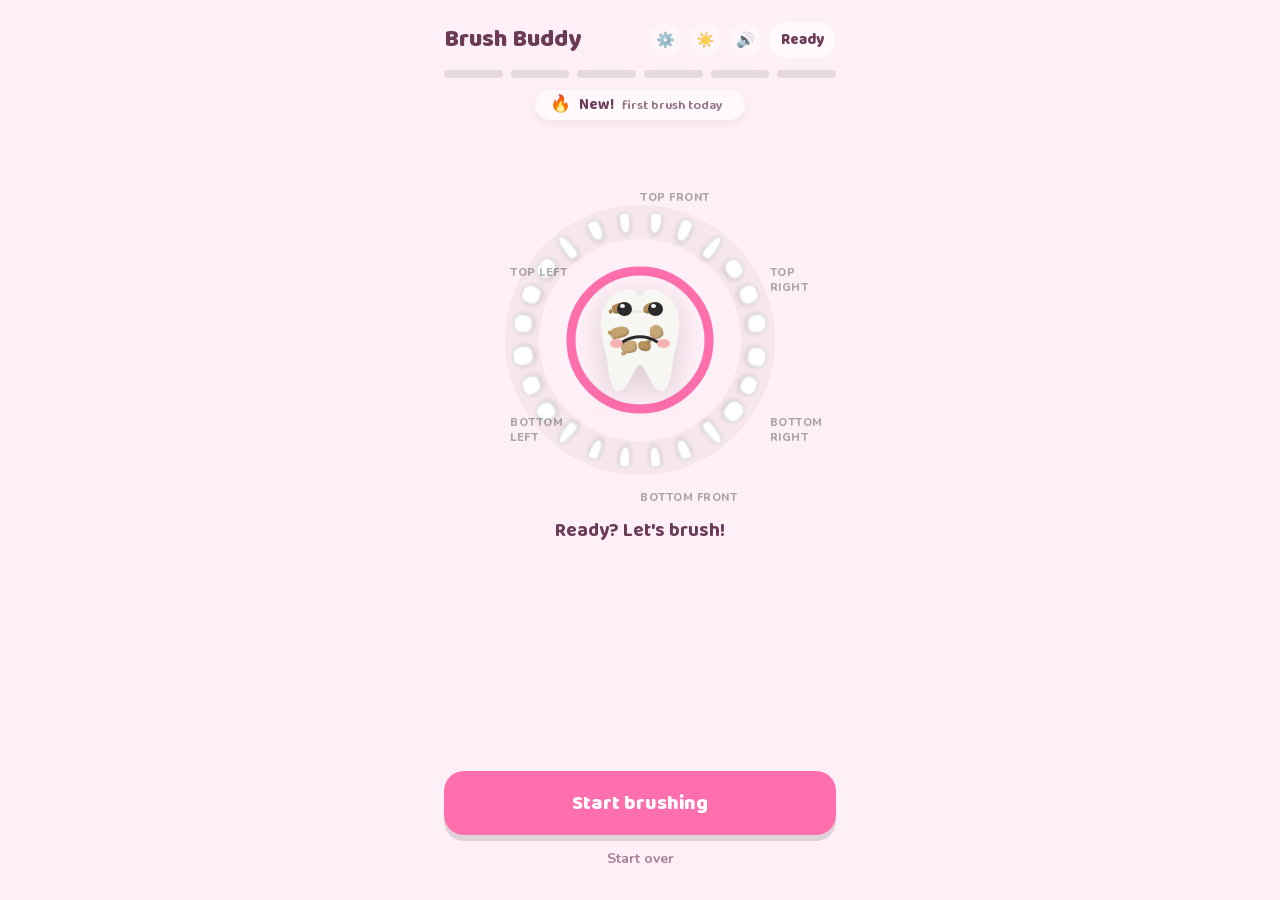
==== commit fbdbe8d1: "Unlist the web app: noindex, robots.txt, store links Co-Authored-By: Claude Opus 5.5 <noreply@anthro" ====
--- a/index.html
+++ b/index.html
@@ -5,6 +5,8 @@
   <meta name="viewport" content="width=device-width, initial-scale=1.0, viewport-fit=cover, user-scalable=no" />
   <meta name="theme-color" content="#FF6FAE" />
   <title>Brush Buddy</title>
+  <!-- The web version is unlisted: people should get the app from the stores. -->
+  <meta name="robots" content="noindex, nofollow" />
   <meta name="description" content="A friendly mascot that guides kids through brushing each quadrant of their teeth for two minutes." />
 
   <!-- PWA — defaults to the fairy buddy; app.js swaps these to the chosen buddy -->
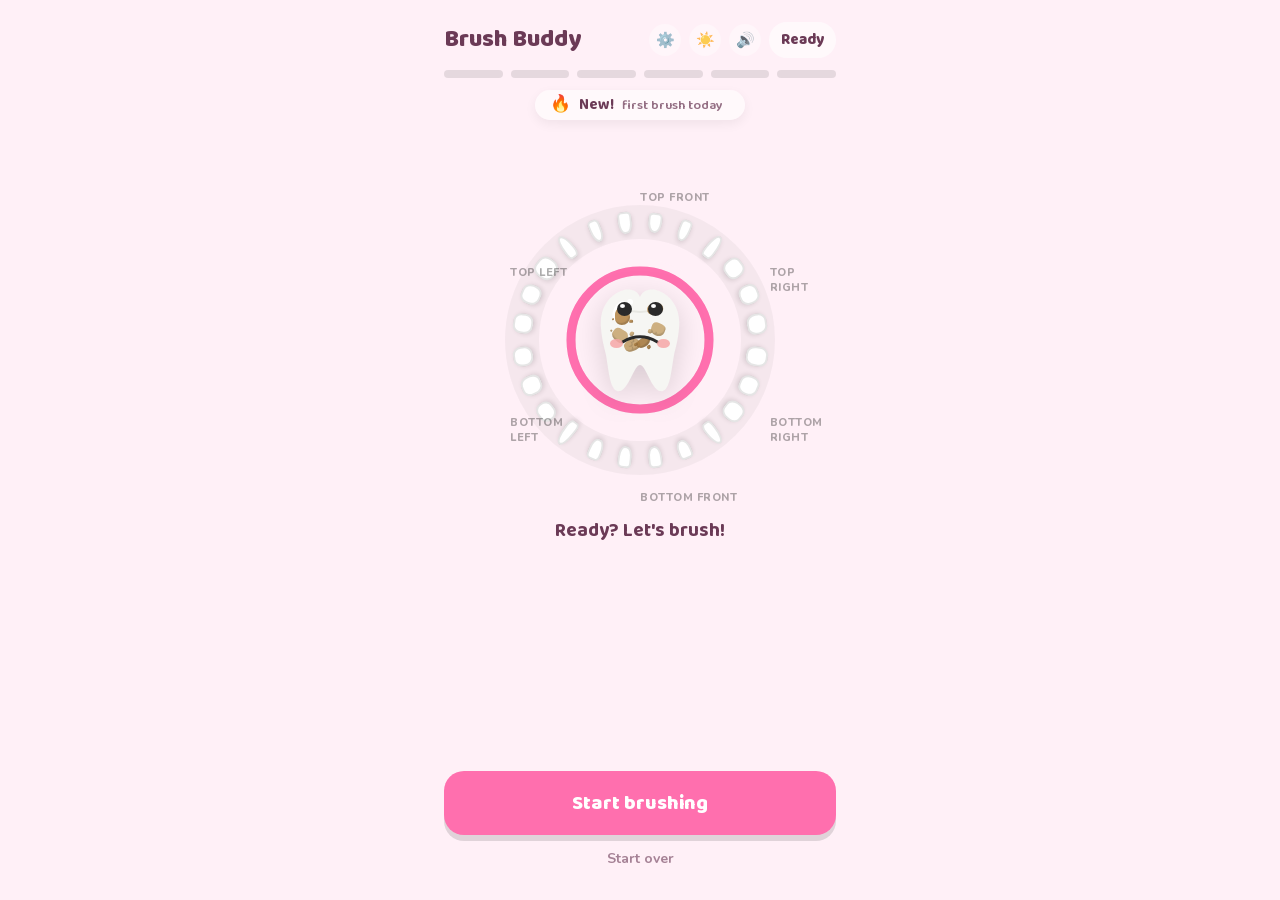
==== commit 9cb3991c: "Grown-up-gated store review prompt; 1.1.1 After the 3rd completed brush, the finish screen shows a c" ====
--- a/index.html
+++ b/index.html
@@ -118,6 +118,11 @@
         <div id="heroGrid" class="hero-grid"></div>
       </div>
     </div>
+
+    <!-- store review card for grown-ups (native apps only; built by app.js) -->
+    <div id="review" class="review" hidden>
+      <div id="reviewBody" class="review-card" role="dialog"></div>
+    </div>
   </main>
 
   <script src="streak-logic.js"></script>
--- a/styles.css
+++ b/styles.css
@@ -349,7 +349,7 @@
 }
 .lang-pick.sel { background: color-mix(in srgb, var(--accent) 22%, #fff); box-shadow: 0 0 0 2px var(--accent); }
 
-.hero-grid { display: grid; grid-template-columns: repeat(5, 1fr); gap: 8px; }
+.hero-grid { display: grid; grid-template-columns: repeat(3, 1fr); gap: 8px; }
 .hero-pick {
   cursor: pointer; border: none; background: rgba(0,0,0,0.04);
   border-radius: 14px; padding: 6px 4px 4px;
@@ -437,3 +437,36 @@
   .tooth.active { border-width: 3.5px; transform: scale(1.1); }
   .sparkle { opacity: 1 !important; }
 }
+
+/* ---- Store review card (grown-ups; native apps only) ---------------------- */
+.review {
+  position: fixed; inset: 0; z-index: 25;
+  display: flex; align-items: flex-end; justify-content: center;
+  padding: 0 12px calc(16px + env(safe-area-inset-bottom));
+  background: rgba(20,10,20,0.18);
+}
+.review[hidden] { display: none; }
+.review-card {
+  width: 100%; max-width: 400px;
+  background: #fff; border-radius: 20px;
+  padding: 14px 16px 16px;
+  box-shadow: 0 8px 28px rgba(0,0,0,0.18);
+  color: var(--text); text-align: center;
+  animation: sheet-up .25s ease;
+}
+.review-card h2 { margin: 0 0 2px; font: 700 18px/1.2 'Baloo 2', cursive; }
+.review-text { margin: 4px 0 12px; font: 700 15px/1.35 'Nunito', sans-serif; }
+.review-row { display: flex; gap: 8px; justify-content: center; align-items: stretch; }
+.review-btn {
+  flex: 1 1 0; min-height: 42px; cursor: pointer; border: none;
+  border-radius: 999px; padding: 8px 12px;
+  background: rgba(0,0,0,0.06); color: var(--text);
+  font: 700 14px/1.1 'Baloo 2', cursive;
+}
+.review-btn-main { background: var(--accent); color: #fff; }
+.review-input {
+  flex: 0 0 76px; width: 76px; min-height: 42px;
+  border: 2px solid color-mix(in srgb, var(--accent) 50%, #fff); border-radius: 12px;
+  font: 700 18px/1 'Nunito', sans-serif; text-align: center; color: var(--text);
+  -webkit-user-select: text; user-select: text;
+}
